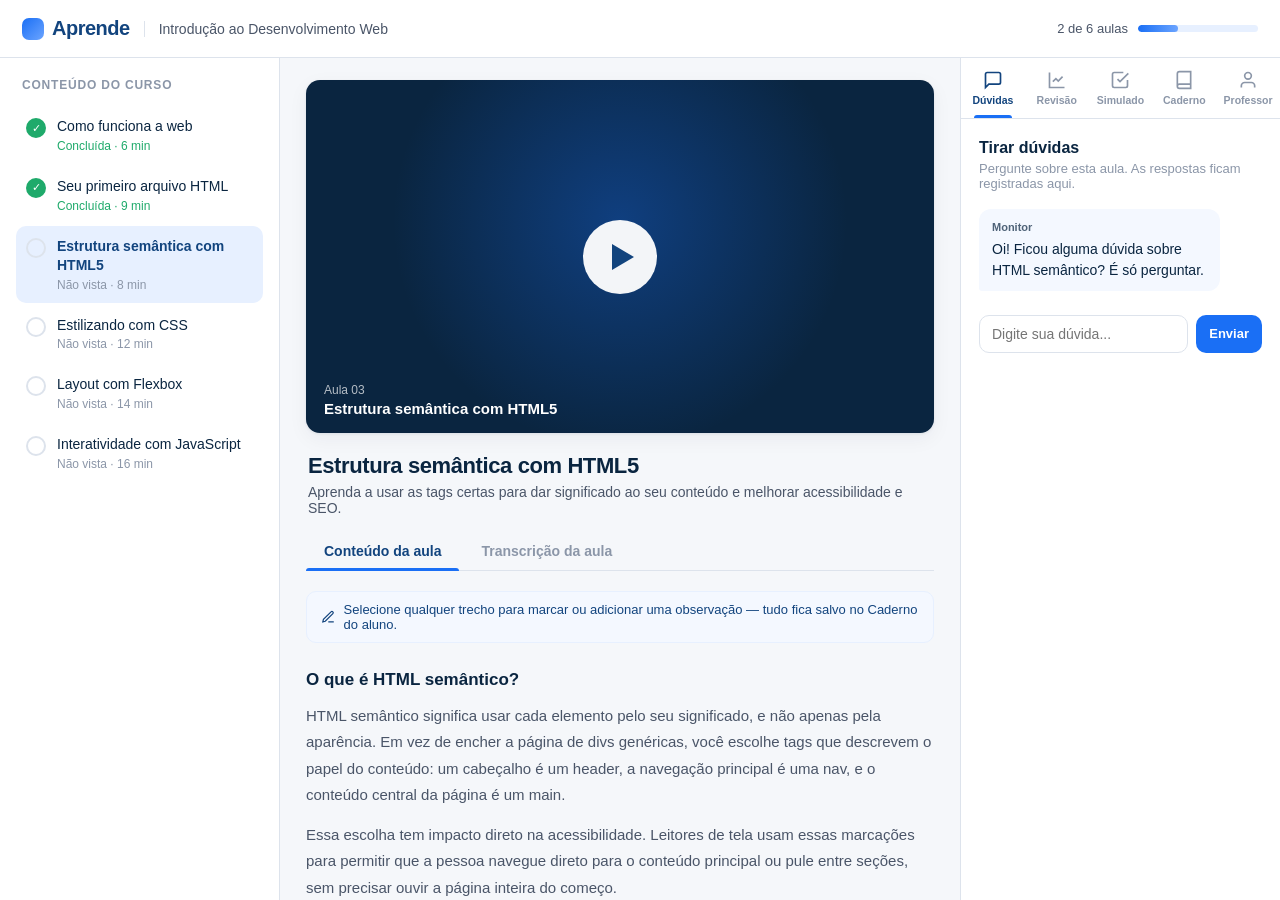
==== index.html @ 3eea6f60 "first commit" ====
<!DOCTYPE html>
<html lang="pt-BR">
<head>
<meta charset="UTF-8">
<meta name="viewport" content="width=device-width, initial-scale=1.0">
<title>Aprende — Plataforma de Estudos</title>
<link rel="stylesheet" href="style.css">

</head>
<body>

  <div class="topbar">
    <div class="logo"><span class="dot"></span>Aprende</div>
    <span class="course-name">Introdução ao Desenvolvimento Web</span>
    <div class="progress-mini">
      <span id="progressLabel">2 de 6 aulas</span>
      <div class="track"><div class="fill" id="progressFill" style="width:33%"></div></div>
    </div>
  </div>

  <div class="app">

    <!-- ============ ESQUERDA: aulas ============ -->
    <aside class="aside-left">
      <div class="aside-title">Conteúdo do curso</div>
      <div id="lessonList"></div>
    </aside>

    <!-- ============ CENTRO: vídeo + tabs ============ -->
    <main class="main">
      <div class="video-wrap">
        <button class="play-btn" aria-label="Reproduzir aula"></button>
        <div class="video-label">
          <small>Aula 03</small>
          <div id="videoTitle">Estrutura semântica com HTML5</div>
        </div>
      </div>

      <div class="lesson-header">
        <h1 id="mainTitle">Estrutura semântica com HTML5</h1>
        <p>Aprenda a usar as tags certas para dar significado ao seu conteúdo e melhorar acessibilidade e SEO.</p>
      </div>

      <div class="tabs">
        <button class="tab active" data-tab="conteudo">Conteúdo da aula</button>
        <button class="tab" data-tab="transcricao">Transcrição da aula</button>
      </div>

      <!-- Conteúdo -->
      <section class="tab-panel active" id="tab-conteudo">
        <div class="toolbar-hint">
          <svg width="16" height="16" viewBox="0 0 24 24" fill="none" stroke="currentColor" stroke-width="2"><path d="M12 20h9M16.5 3.5a2.1 2.1 0 013 3L7 19l-4 1 1-4 12.5-12.5z"/></svg>
          Selecione qualquer trecho para marcar ou adicionar uma observação — tudo fica salvo no Caderno do aluno.
        </div>
        <div class="content-body" id="contentBody">
          <h2>O que é HTML semântico?</h2>
          <p class="selectable">HTML semântico significa usar cada elemento pelo seu significado, e não apenas pela aparência. Em vez de encher a página de divs genéricas, você escolhe tags que descrevem o papel do conteúdo: um cabeçalho é um header, a navegação principal é uma nav, e o conteúdo central da página é um main.</p>
          <p class="selectable">Essa escolha tem impacto direto na acessibilidade. Leitores de tela usam essas marcações para permitir que a pessoa navegue direto para o conteúdo principal ou pule entre seções, sem precisar ouvir a página inteira do começo.</p>
          <h2>Principais elementos</h2>
          <p class="selectable">O elemento article representa um bloco de conteúdo independente, que faria sentido sozinho, como um post ou uma notícia. Já o section agrupa conteúdo relacionado dentro de um tema, geralmente com seu próprio título. O aside guarda conteúdo secundário, como uma barra lateral ou uma nota complementar.</p>
          <p class="selectable">Por fim, o footer fecha a página ou uma seção com informações de rodapé, como créditos, contato e links legais. Usar essas tags corretamente deixa o código mais legível e mais fácil de manter por qualquer pessoa da equipe.</p>
        </div>
      </section>

      <!-- Transcrição -->
      <section class="tab-panel" id="tab-transcricao">
        <div class="transcript-head">
          <div>
            <h2 style="font-size:16px;">Transcrição completa</h2>
            <p style="font-size:13px;color:var(--cinza-500);margin-top:3px;">Gerada automaticamente · 8 min de áudio</p>
          </div>
          <button class="btn btn-ghost btn-sm" onclick="baixarAudio()">
            <svg width="15" height="15" viewBox="0 0 24 24" fill="none" stroke="currentColor" stroke-width="2"><path d="M12 3v12m0 0l-4-4m4 4l4-4M4 17v2a2 2 0 002 2h12a2 2 0 002-2v-2"/></svg>
            Baixar áudio
          </button>
        </div>
        <div id="transcriptBody"></div>
      </section>
    </main>

    <!-- ============ DIREITA: navegação de telas ============ -->
    <aside class="aside-right">
      <nav class="nav-tabs">
        <button class="nav-tab active" data-panel="duvidas">
          <svg viewBox="0 0 24 24" fill="none" stroke="currentColor" stroke-width="2"><path d="M21 15a2 2 0 01-2 2H7l-4 4V5a2 2 0 012-2h14a2 2 0 012 2z"/></svg>
          Dúvidas
        </button>
        <button class="nav-tab" data-panel="revisao">
          <svg viewBox="0 0 24 24" fill="none" stroke="currentColor" stroke-width="2"><path d="M3 3v18h18M18.7 8l-5.2 5.2-2.8-2.8L7 14"/></svg>
          Revisão
        </button>
        <button class="nav-tab" data-panel="simulado">
          <svg viewBox="0 0 24 24" fill="none" stroke="currentColor" stroke-width="2"><path d="M9 11l3 3L22 4M21 12v7a2 2 0 01-2 2H5a2 2 0 01-2-2V5a2 2 0 012-2h11"/></svg>
          Simulado
        </button>
        <button class="nav-tab" data-panel="caderno">
          <svg viewBox="0 0 24 24" fill="none" stroke="currentColor" stroke-width="2"><path d="M4 19.5A2.5 2.5 0 016.5 17H20M6.5 2H20v20H6.5A2.5 2.5 0 014 19.5v-15A2.5 2.5 0 016.5 2z"/></svg>
          Caderno
        </button>
        <button class="nav-tab" data-panel="professor">
          <svg viewBox="0 0 24 24" fill="none" stroke="currentColor" stroke-width="2"><path d="M20 21v-2a4 4 0 00-4-4H8a4 4 0 00-4 4v2M12 11a4 4 0 100-8 4 4 0 000 8z"/></svg>
          Professor
        </button>
      </nav>

      <!-- Dúvidas -->
      <div class="panel active" id="panel-duvidas">
        <h2>Tirar dúvidas</h2>
        <p class="sub">Pergunte sobre esta aula. As respostas ficam registradas aqui.</p>
        <div class="chat" id="chatDuvidas">
          <div class="msg prof"><div class="who">Monitor</div>Oi! Ficou alguma dúvida sobre HTML semântico? É só perguntar.</div>
        </div>
        <div class="chat-input">
          <input type="text" id="inputDuvida" placeholder="Digite sua dúvida...">
          <button class="btn btn-primary btn-sm" onclick="enviarDuvida()">Enviar</button>
        </div>
      </div>

      <!-- Revisão -->
      <div class="panel" id="panel-revisao">
        <h2>Revisão</h2>
        <p class="sub">Os pontos-chave para você fixar antes de avançar.</p>
        <div class="card"><span class="tag">Conceito</span><h4>Significado antes da aparência</h4><p>Escolha a tag pelo papel do conteúdo, não pelo visual. O CSS cuida da aparência.</p></div>
        <div class="card"><span class="tag">Estrutura</span><h4>header · nav · main · footer</h4><p>Formam o esqueleto de quase toda página. main aparece só uma vez por documento.</p></div>
        <div class="card"><span class="tag">Blocos</span><h4>article vs section</h4><p>article é independente e reutilizável; section agrupa conteúdo de um mesmo tema.</p></div>
        <div class="card"><span class="tag">Acessibilidade</span><h4>Leitores de tela agradecem</h4><p>Tags semânticas permitem pular direto para o conteúdo principal e navegar por seções.</p></div>
      </div>

      <!-- Simulado -->
      <div class="panel" id="panel-simulado">
        <h2>Simulado</h2>
        <p class="sub">Teste rápido sobre a aula.</p>
        <div class="card" style="background:#fff;">
          <div class="quiz-q">Qual elemento representa um conteúdo independente, que faz sentido sozinho?</div>
          <div class="quiz-opt" onclick="selOpt(this,false)"><span class="letter">A</span> section</div>
          <div class="quiz-opt" onclick="selOpt(this,true)"><span class="letter">B</span> article</div>
          <div class="quiz-opt" onclick="selOpt(this,false)"><span class="letter">C</span> aside</div>
          <div class="quiz-opt" onclick="selOpt(this,false)"><span class="letter">D</span> div</div>
          <button class="btn btn-primary btn-sm" style="width:100%;margin-top:6px;justify-content:center;" onclick="conferir()">Conferir resposta</button>
          <p id="quizFeedback" style="font-size:13px;margin-top:11px;text-align:center;font-weight:600;"></p>
        </div>
      </div>

      <!-- Caderno -->
      <div class="panel" id="panel-caderno">
        <h2>Caderno do aluno</h2>
        <p class="sub">Suas marcações e observações reunidas.</p>
        <div id="notebook"></div>
      </div>

      <!-- Professor -->
      <div class="panel" id="panel-professor">
        <h2>Aula com professor</h2>
        <p class="sub">Fale direto com o professor da disciplina.</p>
        <div class="chat" id="chatProf">
          <div class="msg prof"><div class="who">Prof. Marina</div>Olá! Estou disponível para dúvidas mais aprofundadas sobre a matéria. Como posso ajudar?</div>
        </div>
        <div class="chat-input">
          <input type="text" id="inputProf" placeholder="Escreva ao professor...">
          <button class="btn btn-primary btn-sm" onclick="enviarProf()">Enviar</button>
        </div>
      </div>
    </aside>
  </div>

  <!-- popover -->
  <div class="mark-popover" id="popover">
    <button onclick="marcarTrecho()">✏️ Marcar</button>
    <button onclick="abrirObs()">💬 Observação</button>
  </div>

  <!-- modal -->
  <div class="modal-bg" id="modalObs">
    <div class="modal">
      <h3>Adicionar observação</h3>
      <div class="quoted" id="modalQuote"></div>
      <textarea id="obsText" placeholder="Escreva sua anotação sobre este trecho..."></textarea>
      <div class="modal-actions">
        <button class="btn btn-ghost" onclick="fecharObs()">Cancelar</button>
        <button class="btn btn-primary" onclick="salvarObs()">Salvar no caderno</button>
      </div>
    </div>
  </div>

<script src="script.js">
  
</script>
</body>
</html>
---- style.css ----
:root {
    --azul-900: #0a2540;
    --azul-700: #12447e;
    --azul-500: #1a6ff5;
    --azul-300: #6ba4ff;
    --azul-100: #e7f0ff;
    --azul-50:  #f4f8ff;
    --branco:   #ffffff;
    --cinza-100:#f5f7fa;
    --cinza-300:#dde3ec;
    --cinza-500:#8b96a8;
    --cinza-700:#4a5568;
    --verde:    #1faa6b;
    --sombra:   0 1px 3px rgba(10,37,64,.08), 0 6px 20px rgba(10,37,64,.05);
    --radius:   14px;
  }

  * { margin: 0; padding: 0; box-sizing: border-box; }

  body {
    font-family: "Inter", -apple-system, BlinkMacSystemFont, "Segoe UI", Roboto, sans-serif;
    background: var(--cinza-100);
    color: var(--azul-900);
    height: 100vh;
    overflow: hidden;
  }

  /* ---------- Topbar ---------- */
  .topbar {
    height: 58px;
    background: var(--branco);
    border-bottom: 1px solid var(--cinza-300);
    display: flex;
    align-items: center;
    padding: 0 22px;
    gap: 14px;
    position: relative;
    z-index: 20;
  }
  .logo {
    font-weight: 800;
    font-size: 20px;
    letter-spacing: -.5px;
    color: var(--azul-700);
    display: flex;
    align-items: center;
    gap: 8px;
  }
  .logo .dot {
    width: 22px; height: 22px;
    background: linear-gradient(135deg, var(--azul-500), var(--azul-300));
    border-radius: 7px;
    display: inline-block;
  }
  .course-name {
    font-size: 14px;
    color: var(--cinza-700);
    padding-left: 14px;
    border-left: 1px solid var(--cinza-300);
  }
  .progress-mini {
    margin-left: auto;
    display: flex;
    align-items: center;
    gap: 10px;
    font-size: 13px;
    color: var(--cinza-700);
  }
  .progress-mini .track {
    width: 120px; height: 7px;
    background: var(--azul-100);
    border-radius: 99px;
    overflow: hidden;
  }
  .progress-mini .fill {
    height: 100%;
    background: linear-gradient(90deg, var(--azul-500), var(--azul-300));
    border-radius: 99px;
    transition: width .4s ease;
  }

  /* ---------- Layout ---------- */
  .app {
    display: grid;
    grid-template-columns: 280px 1fr 320px;
    height: calc(100vh - 58px);
  }

  /* ---------- Sidebar esquerda ---------- */
  .aside-left {
    background: var(--branco);
    border-right: 1px solid var(--cinza-300);
    overflow-y: auto;
    padding: 20px 16px;
  }
  .aside-title {
    font-size: 12px;
    font-weight: 700;
    text-transform: uppercase;
    letter-spacing: .8px;
    color: var(--cinza-500);
    margin-bottom: 14px;
    padding: 0 6px;
  }
  .lesson {
    display: flex;
    align-items: flex-start;
    gap: 11px;
    padding: 11px 10px;
    border-radius: 10px;
    cursor: pointer;
    transition: background .15s;
    margin-bottom: 2px;
  }
  .lesson:hover { background: var(--azul-50); }
  .lesson.active { background: var(--azul-100); }
  .lesson.active .lesson-title { color: var(--azul-700); font-weight: 600; }
  .lesson-check {
    flex-shrink: 0;
    width: 20px; height: 20px;
    border-radius: 50%;
    border: 2px solid var(--cinza-300);
    display: grid;
    place-items: center;
    margin-top: 1px;
    font-size: 11px;
    color: transparent;
    transition: all .2s;
  }
  .lesson.done .lesson-check {
    background: var(--verde);
    border-color: var(--verde);
    color: #fff;
  }
  .lesson-info { min-width: 0; }
  .lesson-title {
    font-size: 14px;
    line-height: 1.35;
    color: var(--azul-900);
  }
  .lesson-meta {
    font-size: 12px;
    color: var(--cinza-500);
    margin-top: 3px;
  }
  .lesson.done .lesson-meta { color: var(--verde); }

  /* ---------- Centro ---------- */
  .main {
    overflow-y: auto;
    padding: 22px 26px;
  }
  .video-wrap {
    background: var(--azul-900);
    border-radius: var(--radius);
    aspect-ratio: 16 / 9;
    display: grid;
    place-items: center;
    position: relative;
    overflow: hidden;
    box-shadow: var(--sombra);
  }
  .video-wrap::before {
    content: "";
    position: absolute; inset: 0;
    background: radial-gradient(circle at 50% 40%, rgba(26,111,245,.35), transparent 60%);
  }
  .play-btn {
    width: 74px; height: 74px;
    border-radius: 50%;
    background: rgba(255,255,255,.95);
    border: none;
    cursor: pointer;
    display: grid;
    place-items: center;
    position: relative;
    z-index: 2;
    transition: transform .15s;
  }
  .play-btn:hover { transform: scale(1.07); }
  .play-btn::after {
    content: "";
    width: 0; height: 0;
    border-left: 22px solid var(--azul-700);
    border-top: 13px solid transparent;
    border-bottom: 13px solid transparent;
    margin-left: 5px;
  }
  .video-label {
    position: absolute;
    bottom: 16px; left: 18px;
    color: #fff;
    z-index: 2;
  }
  .video-label small { opacity: .7; font-size: 12px; }
  .video-label div { font-weight: 600; font-size: 15px; margin-top: 2px; }

  .lesson-header {
    margin: 20px 2px 16px;
  }
  .lesson-header h1 {
    font-size: 22px;
    letter-spacing: -.4px;
  }
  .lesson-header p {
    color: var(--cinza-700);
    font-size: 14px;
    margin-top: 5px;
  }

  /* ---------- Tabs conteúdo ---------- */
  .tabs {
    display: flex;
    gap: 4px;
    border-bottom: 1px solid var(--cinza-300);
    margin-bottom: 20px;
  }
  .tab {
    padding: 11px 18px;
    background: none;
    border: none;
    font-size: 14px;
    font-weight: 600;
    color: var(--cinza-500);
    cursor: pointer;
    position: relative;
    font-family: inherit;
  }
  .tab.active { color: var(--azul-700); }
  .tab.active::after {
    content: "";
    position: absolute;
    left: 0; right: 0; bottom: -1px;
    height: 3px;
    background: var(--azul-500);
    border-radius: 3px 3px 0 0;
  }
  .tab-panel { display: none; }
  .tab-panel.active { display: block; }

  /* ---------- Conteúdo da aula ---------- */
  .content-body {
    font-size: 15px;
    line-height: 1.75;
    color: var(--cinza-700);
    user-select: text;
  }
  .content-body h2 {
    font-size: 17px;
    color: var(--azul-900);
    margin: 22px 0 8px;
  }
  .content-body p { margin-bottom: 14px; }
  .content-body p.selectable { cursor: text; }

  .toolbar-hint {
    display: flex;
    align-items: center;
    gap: 8px;
    background: var(--azul-50);
    border: 1px solid var(--azul-100);
    padding: 10px 14px;
    border-radius: 10px;
    font-size: 13px;
    color: var(--azul-700);
    margin-bottom: 18px;
  }
  mark.marca {
    background: #fff2a8;
    padding: 1px 2px;
    border-radius: 3px;
    cursor: pointer;
  }
  mark.marca:hover { background: #ffe770; }

  /* popover de marcação */
  .mark-popover {
    position: fixed;
    background: var(--azul-900);
    border-radius: 10px;
    padding: 6px;
    display: none;
    gap: 4px;
    z-index: 100;
    box-shadow: 0 8px 24px rgba(0,0,0,.25);
  }
  .mark-popover button {
    background: none;
    border: none;
    color: #fff;
    font-size: 13px;
    padding: 6px 11px;
    border-radius: 6px;
    cursor: pointer;
    font-family: inherit;
    font-weight: 500;
  }
  .mark-popover button:hover { background: var(--azul-700); }

  /* modal observação */
  .modal-bg {
    position: fixed; inset: 0;
    background: rgba(10,37,64,.4);
    display: none;
    place-items: center;
    z-index: 200;
  }
  .modal-bg.open { display: grid; }
  .modal {
    background: #fff;
    border-radius: var(--radius);
    padding: 24px;
    width: 440px;
    max-width: 90vw;
    box-shadow: 0 20px 60px rgba(0,0,0,.3);
  }
  .modal h3 { font-size: 17px; margin-bottom: 6px; }
  .modal .quoted {
    font-size: 13px;
    color: var(--cinza-700);
    background: var(--azul-50);
    border-left: 3px solid var(--azul-300);
    padding: 9px 12px;
    border-radius: 6px;
    margin: 12px 0;
    font-style: italic;
  }
  .modal textarea {
    width: 100%;
    min-height: 90px;
    border: 1px solid var(--cinza-300);
    border-radius: 10px;
    padding: 11px;
    font-family: inherit;
    font-size: 14px;
    resize: vertical;
    outline: none;
  }
  .modal textarea:focus { border-color: var(--azul-500); }
  .modal-actions {
    display: flex;
    justify-content: flex-end;
    gap: 10px;
    margin-top: 16px;
  }

  /* ---------- Transcrição ---------- */
  .transcript-head {
    display: flex;
    align-items: center;
    justify-content: space-between;
    margin-bottom: 18px;
  }
  .transcript-line {
    display: flex;
    gap: 14px;
    padding: 9px 10px;
    border-radius: 8px;
    font-size: 15px;
    line-height: 1.6;
  }
  .transcript-line:hover { background: var(--azul-50); }
  .ts {
    color: var(--azul-500);
    font-variant-numeric: tabular-nums;
    font-weight: 600;
    font-size: 13px;
    flex-shrink: 0;
    padding-top: 2px;
  }

  /* ---------- Botões ---------- */
  .btn {
    border: none;
    border-radius: 10px;
    padding: 10px 16px;
    font-size: 14px;
    font-weight: 600;
    cursor: pointer;
    font-family: inherit;
    display: inline-flex;
    align-items: center;
    gap: 7px;
    transition: all .15s;
  }
  .btn-primary { background: var(--azul-500); color: #fff; }
  .btn-primary:hover { background: var(--azul-700); }
  .btn-ghost { background: var(--azul-50); color: var(--azul-700); }
  .btn-ghost:hover { background: var(--azul-100); }
  .btn-sm { padding: 8px 13px; font-size: 13px; }

  /* ---------- Sidebar direita ---------- */
  .aside-right {
    background: var(--branco);
    border-left: 1px solid var(--cinza-300);
    display: flex;
    flex-direction: column;
    overflow: hidden;
  }
  .nav-tabs {
    display: grid;
    grid-template-columns: repeat(5, 1fr);
    border-bottom: 1px solid var(--cinza-300);
    flex-shrink: 0;
  }
  .nav-tab {
    background: none;
    border: none;
    padding: 12px 4px;
    cursor: pointer;
    font-family: inherit;
    display: flex;
    flex-direction: column;
    align-items: center;
    gap: 4px;
    color: var(--cinza-500);
    font-size: 10.5px;
    font-weight: 600;
    transition: color .15s;
    position: relative;
  }
  .nav-tab svg { width: 20px; height: 20px; }
  .nav-tab.active { color: var(--azul-700); }
  .nav-tab.active::after {
    content: "";
    position: absolute;
    left: 20%; right: 20%; bottom: 0;
    height: 3px;
    background: var(--azul-500);
    border-radius: 3px 3px 0 0;
  }
  .panel {
    display: none;
    flex: 1;
    overflow-y: auto;
    padding: 20px 18px;
  }
  .panel.active { display: block; }
  .panel h2 {
    font-size: 16px;
    margin-bottom: 4px;
  }
  .panel .sub {
    font-size: 13px;
    color: var(--cinza-500);
    margin-bottom: 18px;
  }

  /* chat professor */
  .chat {
    display: flex;
    flex-direction: column;
    gap: 12px;
    margin-bottom: 16px;
  }
  .msg {
    max-width: 85%;
    padding: 10px 13px;
    border-radius: 12px;
    font-size: 14px;
    line-height: 1.5;
  }
  .msg.prof {
    background: var(--azul-50);
    color: var(--azul-900);
    border-bottom-left-radius: 3px;
  }
  .msg.me {
    background: var(--azul-500);
    color: #fff;
    align-self: flex-end;
    border-bottom-right-radius: 3px;
  }
  .msg .who { font-size: 11px; opacity: .7; margin-bottom: 3px; font-weight: 600; }
  .chat-input {
    display: flex;
    gap: 8px;
    position: sticky;
    bottom: 0;
    background: #fff;
    padding-top: 8px;
  }
  .chat-input input {
    flex: 1;
    border: 1px solid var(--cinza-300);
    border-radius: 10px;
    padding: 10px 12px;
    font-family: inherit;
    font-size: 14px;
    outline: none;
  }
  .chat-input input:focus { border-color: var(--azul-500); }

  /* cards genéricos */
  .card {
    background: var(--azul-50);
    border: 1px solid var(--azul-100);
    border-radius: 12px;
    padding: 15px;
    margin-bottom: 12px;
  }
  .card h4 { font-size: 14px; margin-bottom: 6px; color: var(--azul-900); }
  .card p { font-size: 13px; color: var(--cinza-700); line-height: 1.5; }
  .card .tag {
    display: inline-block;
    font-size: 11px;
    font-weight: 600;
    color: var(--azul-700);
    background: var(--azul-100);
    padding: 3px 9px;
    border-radius: 99px;
    margin-bottom: 8px;
  }

  /* simulado */
  .quiz-q { font-size: 14px; font-weight: 600; margin-bottom: 12px; line-height: 1.5; }
  .quiz-opt {
    display: flex;
    align-items: center;
    gap: 10px;
    padding: 11px 13px;
    border: 1.5px solid var(--cinza-300);
    border-radius: 10px;
    margin-bottom: 9px;
    cursor: pointer;
    font-size: 14px;
    transition: all .15s;
  }
  .quiz-opt:hover { border-color: var(--azul-300); background: var(--azul-50); }
  .quiz-opt.sel { border-color: var(--azul-500); background: var(--azul-100); }
  .quiz-opt .letter {
    width: 24px; height: 24px;
    border-radius: 50%;
    background: #fff;
    border: 1.5px solid var(--cinza-300);
    display: grid; place-items: center;
    font-size: 12px; font-weight: 700;
    flex-shrink: 0;
  }
  .quiz-opt.sel .letter { background: var(--azul-500); color: #fff; border-color: var(--azul-500); }

  /* caderno */
  .note-card {
    background: #fff;
    border: 1px solid var(--cinza-300);
    border-radius: 12px;
    padding: 14px;
    margin-bottom: 12px;
  }
  .note-card .note-src {
    font-size: 12px;
    color: var(--azul-500);
    font-weight: 600;
    margin-bottom: 8px;
  }
  .note-card .note-quote {
    font-size: 13px;
    color: var(--cinza-700);
    border-left: 3px solid #ffe770;
    background: #fffdf2;
    padding: 7px 11px;
    border-radius: 5px;
    margin-bottom: 8px;
    line-height: 1.5;
  }
  .note-card .note-text {
    font-size: 14px;
    color: var(--azul-900);
    line-height: 1.55;
  }
  .note-card .note-del {
    font-size: 12px;
    color: var(--cinza-500);
    background: none;
    border: none;
    cursor: pointer;
    padding: 4px 0;
    margin-top: 8px;
    font-family: inherit;
  }
  .note-card .note-del:hover { color: #d64545; }

  .empty {
    text-align: center;
    color: var(--cinza-500);
    font-size: 14px;
    padding: 40px 20px;
    line-height: 1.6;
  }
  .empty svg { width: 44px; height: 44px; opacity: .4; margin-bottom: 12px; }

  ::-webkit-scrollbar { width: 9px; }
  ::-webkit-scrollbar-thumb { background: var(--cinza-300); border-radius: 99px; }
  ::-webkit-scrollbar-track { background: transparent; }

  @media (max-width: 1100px) {
    .app { grid-template-columns: 240px 1fr 300px; }
  }
  @media (max-width: 900px) {
    .app { grid-template-columns: 1fr; overflow-y: auto; height: auto; }
    body { overflow: auto; }
    .aside-left, .aside-right { display: none; }
  }
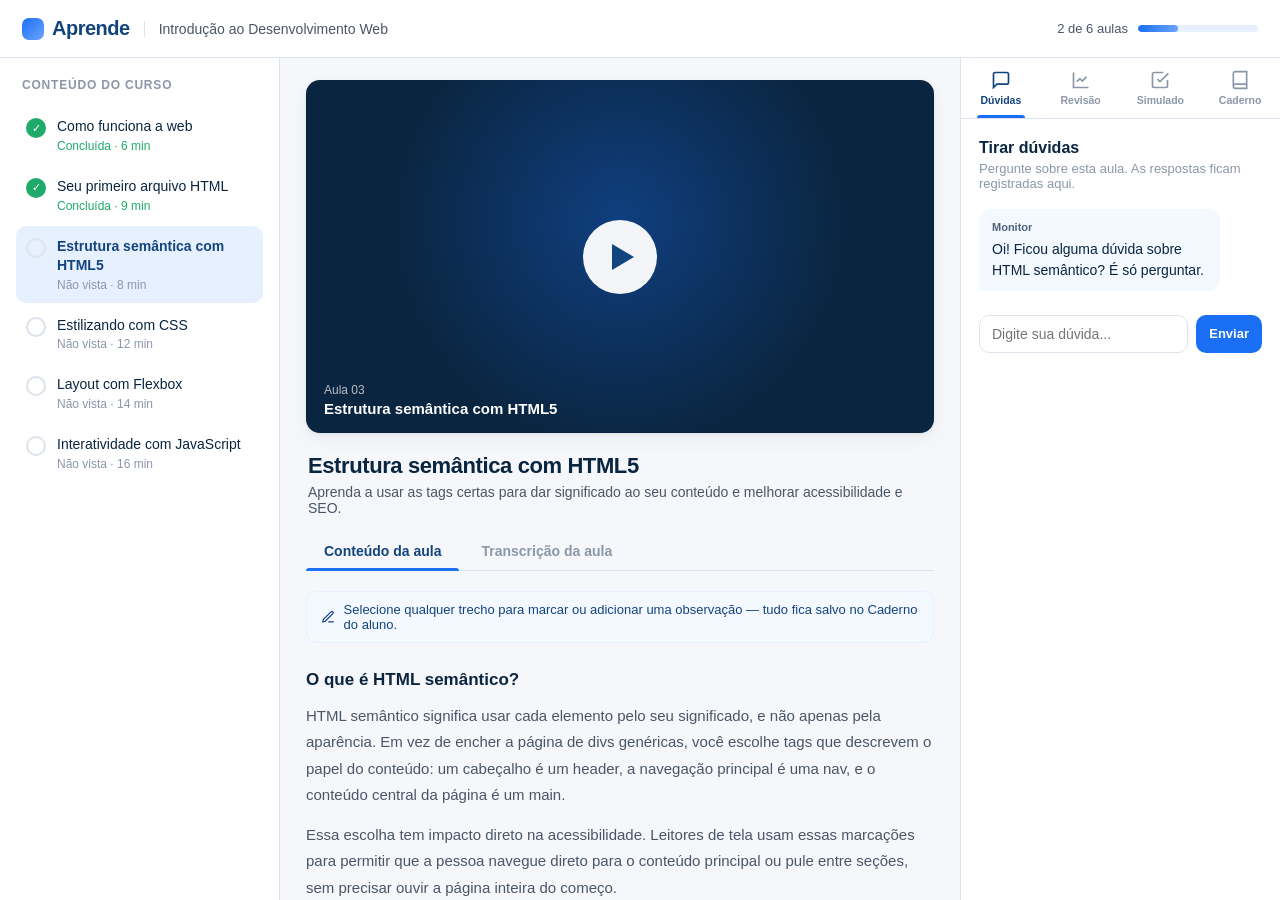
==== commit 53537239: "retirando a aba de professor" ====
--- a/index.html
+++ b/index.html
@@ -97,10 +97,6 @@
           <svg viewBox="0 0 24 24" fill="none" stroke="currentColor" stroke-width="2"><path d="M4 19.5A2.5 2.5 0 016.5 17H20M6.5 2H20v20H6.5A2.5 2.5 0 014 19.5v-15A2.5 2.5 0 016.5 2z"/></svg>
           Caderno
         </button>
-        <button class="nav-tab" data-panel="professor">
-          <svg viewBox="0 0 24 24" fill="none" stroke="currentColor" stroke-width="2"><path d="M20 21v-2a4 4 0 00-4-4H8a4 4 0 00-4 4v2M12 11a4 4 0 100-8 4 4 0 000 8z"/></svg>
-          Professor
-        </button>
       </nav>
 
       <!-- Dúvidas -->
@@ -148,18 +144,6 @@
         <div id="notebook"></div>
       </div>
 
-      <!-- Professor -->
-      <div class="panel" id="panel-professor">
-        <h2>Aula com professor</h2>
-        <p class="sub">Fale direto com o professor da disciplina.</p>
-        <div class="chat" id="chatProf">
-          <div class="msg prof"><div class="who">Prof. Marina</div>Olá! Estou disponível para dúvidas mais aprofundadas sobre a matéria. Como posso ajudar?</div>
-        </div>
-        <div class="chat-input">
-          <input type="text" id="inputProf" placeholder="Escreva ao professor...">
-          <button class="btn btn-primary btn-sm" onclick="enviarProf()">Enviar</button>
-        </div>
-      </div>
     </aside>
   </div>
 
--- a/style.css
+++ b/style.css
@@ -265,13 +265,64 @@
     color: var(--azul-700);
     margin-bottom: 18px;
   }
-  mark.marca {
+  .marca {
     background: #fff2a8;
     padding: 1px 2px;
     border-radius: 3px;
     cursor: pointer;
   }
-  mark.marca:hover { background: #ffe770; }
+  .marca:hover { background: #ffe770; }
+
+  /* trecho com observação: sublinhado + tooltip */
+  .obs-mark {
+    border-bottom: 2px solid var(--azul-300);
+    cursor: help;
+    position: relative;
+  }
+  .obs-mark::after {
+    content: attr(data-obs);
+    position: absolute;
+    bottom: calc(100% + 8px);
+    left: 50%;
+    transform: translateX(-50%) translateY(4px);
+    background: var(--azul-900);
+    color: #fff;
+    font-size: 13px;
+    font-weight: 500;
+    line-height: 1.45;
+    text-align: left;
+    white-space: normal;
+    width: max-content;
+    max-width: 240px;
+    padding: 9px 12px;
+    border-radius: 10px;
+    box-shadow: 0 8px 24px rgba(0,0,0,.25);
+    opacity: 0;
+    visibility: hidden;
+    transition: opacity .15s ease, transform .15s ease;
+    z-index: 150;
+    pointer-events: none;
+  }
+  .obs-mark::before {
+    content: "";
+    position: absolute;
+    bottom: calc(100% + 2px);
+    left: 50%;
+    transform: translateX(-50%) translateY(4px);
+    border: 6px solid transparent;
+    border-top-color: var(--azul-900);
+    opacity: 0;
+    visibility: hidden;
+    transition: opacity .15s ease, transform .15s ease;
+    z-index: 150;
+    pointer-events: none;
+  }
+  .obs-mark:hover::after,
+  .obs-mark:hover::before {
+    opacity: 1;
+    visibility: visible;
+    transform: translateX(-50%) translateY(0);
+  }
 
   /* popover de marcação */
   .mark-popover {
@@ -399,7 +450,7 @@
   }
   .nav-tabs {
     display: grid;
-    grid-template-columns: repeat(5, 1fr);
+    grid-template-columns: repeat(4, 1fr);
     border-bottom: 1px solid var(--cinza-300);
     flex-shrink: 0;
   }
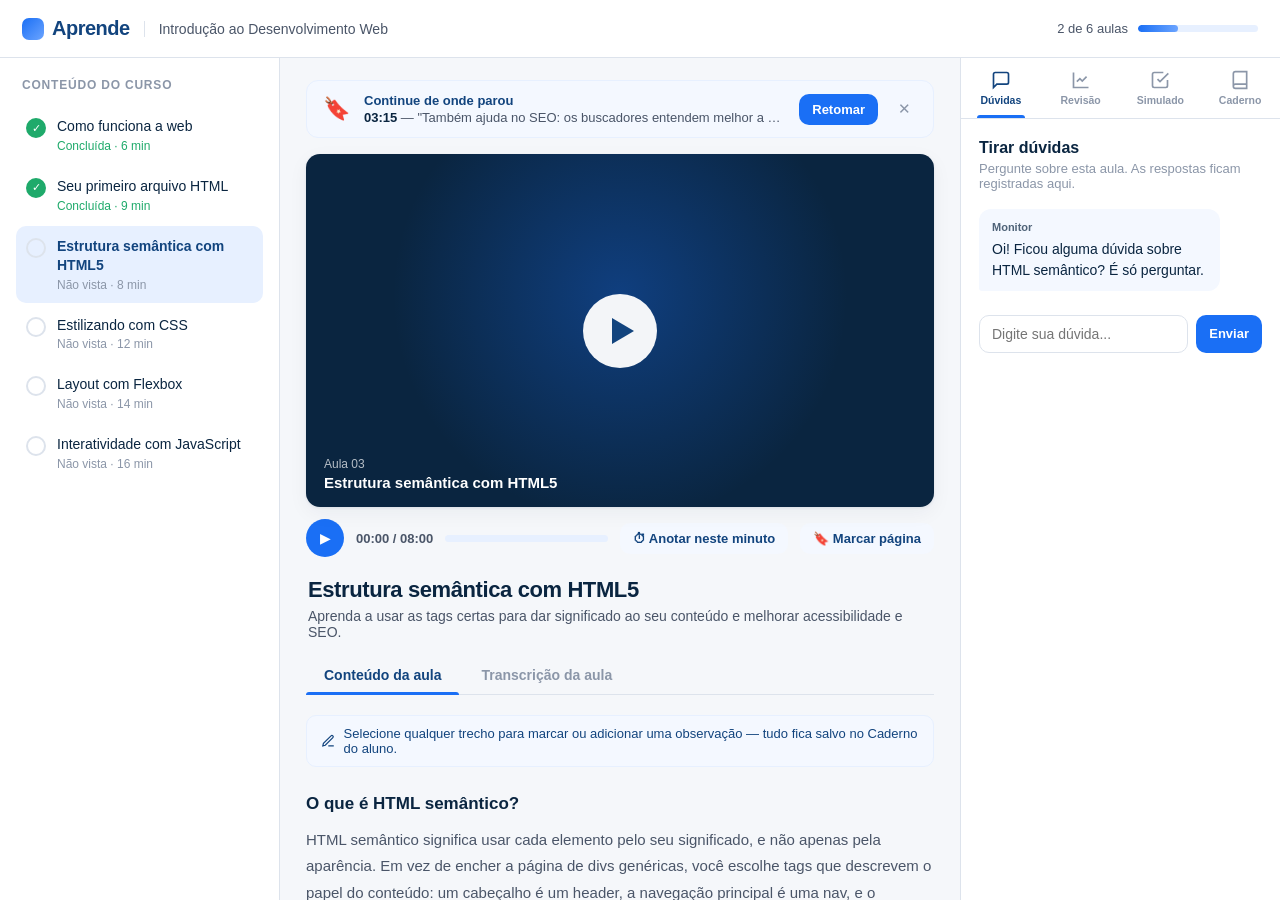
==== commit 6f431204: "marca pagina e anotação em minutagem" ====
--- a/index.html
+++ b/index.html
@@ -28,12 +28,32 @@
 
     <!-- ============ CENTRO: vídeo + tabs ============ -->
     <main class="main">
+      <!-- marca-página: retomar de onde parou -->
+      <div class="resume-banner" id="resumeBanner" style="display:none;">
+        <span class="resume-icon">🔖</span>
+        <div class="resume-body">
+          <div class="resume-title">Continue de onde parou</div>
+          <div class="resume-text" id="resumeText"></div>
+        </div>
+        <button class="btn btn-primary btn-sm" onclick="retomar()">Retomar</button>
+        <button class="resume-close" aria-label="Dispensar" onclick="dismissResume()">✕</button>
+      </div>
+
       <div class="video-wrap">
         <button class="play-btn" aria-label="Reproduzir aula"></button>
         <div class="video-label">
           <small>Aula 03</small>
           <div id="videoTitle">Estrutura semântica com HTML5</div>
         </div>
+      </div>
+
+      <!-- barra do player (mockado) -->
+      <div class="player-bar">
+        <button class="player-btn" id="playerToggle" aria-label="Reproduzir/pausar">▶</button>
+        <span class="player-time" id="playerTime">00:00 / 08:00</span>
+        <div class="player-track" id="playerTrack"><div class="player-fill" id="playerFill"></div></div>
+        <button class="btn btn-ghost btn-sm" onclick="anotarAgora()">⏱ Anotar neste minuto</button>
+        <button class="btn btn-ghost btn-sm" onclick="marcarPagina()">🔖 Marcar página</button>
       </div>
 
       <div class="lesson-header">
@@ -141,6 +161,10 @@
       <div class="panel" id="panel-caderno">
         <h2>Caderno do aluno</h2>
         <p class="sub">Suas marcações e observações reunidas.</p>
+        <button class="btn btn-primary btn-sm" id="btnMesclar" onclick="gerarResumo()"
+                style="width:100%;justify-content:center;margin-bottom:14px;display:none;">
+          🤖 Mesclar tudo com IA
+        </button>
         <div id="notebook"></div>
       </div>
 
@@ -166,6 +190,19 @@
     </div>
   </div>
 
+  <!-- modal nota por minutagem -->
+  <div class="modal-bg" id="modalTempo">
+    <div class="modal">
+      <h3>Anotar no vídeo</h3>
+      <div class="quoted" id="tempoLabel"></div>
+      <textarea id="tempoText" placeholder="O que você quer lembrar deste momento do vídeo?"></textarea>
+      <div class="modal-actions">
+        <button class="btn btn-ghost" onclick="fecharNotaTempo()">Cancelar</button>
+        <button class="btn btn-primary" onclick="salvarNotaTempo()">Salvar no caderno</button>
+      </div>
+    </div>
+  </div>
+
 <script src="script.js">
   
 </script>
--- a/style.css
+++ b/style.css
@@ -195,6 +195,100 @@
   .video-label small { opacity: .7; font-size: 12px; }
   .video-label div { font-weight: 600; font-size: 15px; margin-top: 2px; }
 
+  .play-btn.playing::after {
+    content: "";
+    width: 20px; height: 24px;
+    border: none;
+    margin-left: 0;
+    background:
+      linear-gradient(var(--azul-700), var(--azul-700)) left/7px 100% no-repeat,
+      linear-gradient(var(--azul-700), var(--azul-700)) right/7px 100% no-repeat;
+  }
+
+  /* ---------- Barra do player (mockado) ---------- */
+  .player-bar {
+    display: flex;
+    align-items: center;
+    gap: 12px;
+    margin-top: 12px;
+    flex-wrap: wrap;
+  }
+  .player-btn {
+    width: 38px; height: 38px;
+    flex-shrink: 0;
+    border: none;
+    border-radius: 50%;
+    background: var(--azul-500);
+    color: #fff;
+    font-size: 14px;
+    cursor: pointer;
+    display: grid;
+    place-items: center;
+    transition: background .15s;
+  }
+  .player-btn:hover { background: var(--azul-700); }
+  .player-time {
+    font-size: 13px;
+    font-weight: 600;
+    color: var(--cinza-700);
+    font-variant-numeric: tabular-nums;
+    flex-shrink: 0;
+  }
+  .player-track {
+    flex: 1;
+    min-width: 120px;
+    height: 7px;
+    background: var(--azul-100);
+    border-radius: 99px;
+    cursor: pointer;
+    overflow: hidden;
+  }
+  .player-fill {
+    height: 100%;
+    width: 0;
+    background: linear-gradient(90deg, var(--azul-500), var(--azul-300));
+    border-radius: 99px;
+    transition: width .15s linear;
+  }
+
+  /* ---------- Marca-página (retomar) ---------- */
+  .resume-banner {
+    display: flex;
+    align-items: center;
+    gap: 14px;
+    background: var(--azul-50);
+    border: 1px solid var(--azul-100);
+    border-radius: 12px;
+    padding: 12px 16px;
+    margin-bottom: 16px;
+  }
+  .resume-icon { font-size: 22px; flex-shrink: 0; }
+  .resume-body { flex: 1; min-width: 0; }
+  .resume-title {
+    font-size: 13px;
+    font-weight: 700;
+    color: var(--azul-700);
+  }
+  .resume-text {
+    font-size: 13px;
+    color: var(--cinza-700);
+    margin-top: 2px;
+    overflow: hidden;
+    text-overflow: ellipsis;
+    white-space: nowrap;
+  }
+  .resume-text strong { color: var(--azul-900); }
+  .resume-close {
+    background: none;
+    border: none;
+    color: var(--cinza-500);
+    font-size: 15px;
+    cursor: pointer;
+    padding: 4px 6px;
+    flex-shrink: 0;
+  }
+  .resume-close:hover { color: var(--azul-900); }
+
   .lesson-header {
     margin: 20px 2px 16px;
   }
@@ -405,12 +499,34 @@
   .transcript-line {
     display: flex;
     gap: 14px;
+    align-items: flex-start;
     padding: 9px 10px;
     border-radius: 8px;
     font-size: 15px;
     line-height: 1.6;
+    cursor: pointer;
+    position: relative;
   }
   .transcript-line:hover { background: var(--azul-50); }
+  .transcript-line.current {
+    background: var(--azul-50);
+    box-shadow: inset 3px 0 0 var(--azul-500);
+  }
+  .transcript-line.current .ts { color: var(--azul-700); }
+  .tl-text { flex: 1; }
+  .tl-annot {
+    flex-shrink: 0;
+    background: none;
+    border: none;
+    font-size: 14px;
+    cursor: pointer;
+    opacity: 0;
+    padding: 0 4px;
+    border-radius: 6px;
+    transition: opacity .15s, background .15s;
+  }
+  .transcript-line:hover .tl-annot { opacity: .6; }
+  .tl-annot:hover { opacity: 1 !important; background: var(--azul-100); }
   .ts {
     color: var(--azul-500);
     font-variant-numeric: tabular-nums;
@@ -604,6 +720,24 @@
     font-weight: 600;
     margin-bottom: 8px;
   }
+  .note-card .note-time {
+    display: inline-flex;
+    align-items: center;
+    gap: 5px;
+    background: var(--azul-100);
+    color: var(--azul-700);
+    border: none;
+    border-radius: 99px;
+    padding: 4px 12px;
+    font-size: 13px;
+    font-weight: 700;
+    font-variant-numeric: tabular-nums;
+    cursor: pointer;
+    margin-bottom: 8px;
+    font-family: inherit;
+    transition: background .15s;
+  }
+  .note-card .note-time:hover { background: var(--azul-300); color: #fff; }
   .note-card .note-quote {
     font-size: 13px;
     color: var(--cinza-700);
